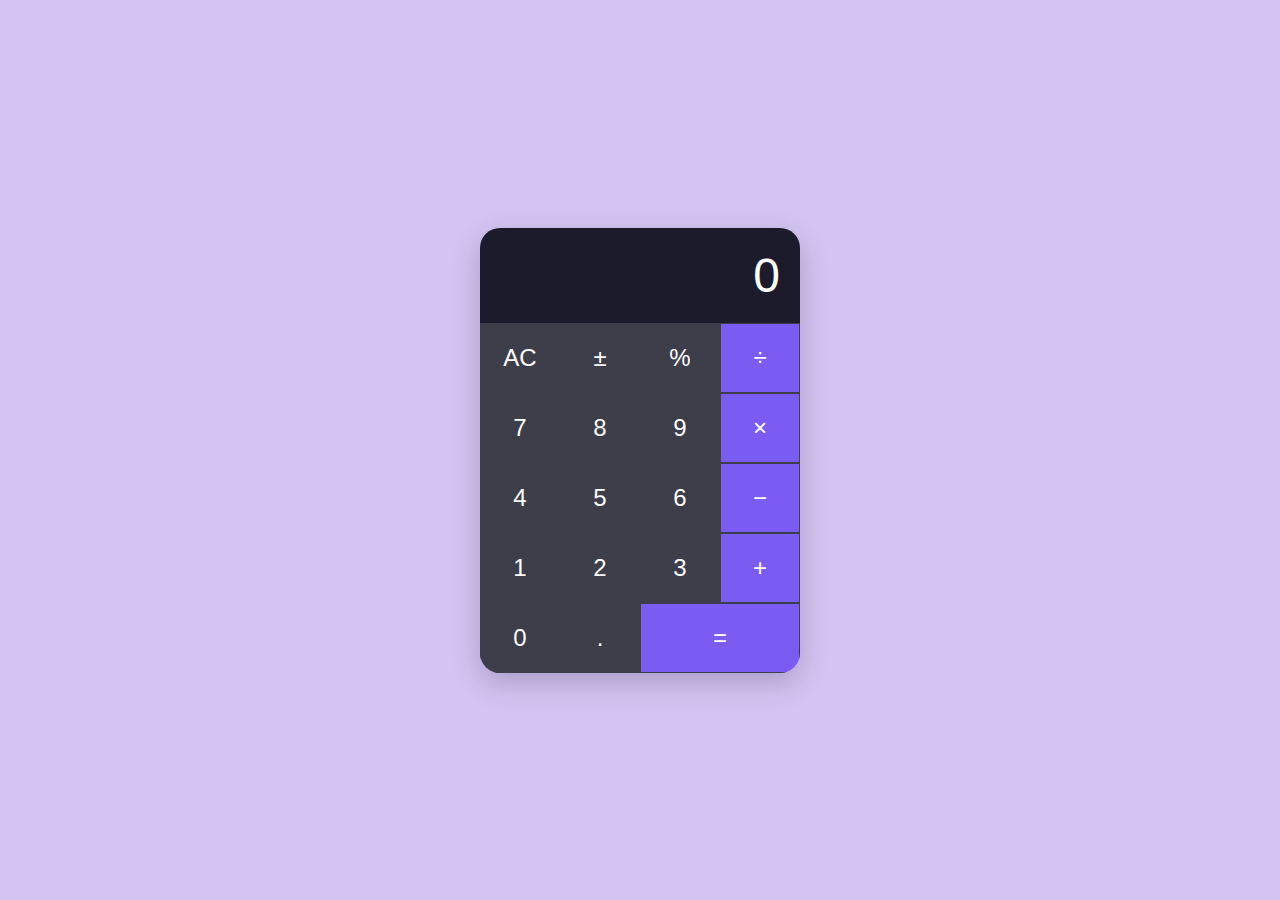
==== Modul2/Tugas/Tugas 1/index.html @ a7b3be51 "Modul 2" ====
<!DOCTYPE html>
<html lang="en">
<head>
    <meta charset="UTF-8">
    <meta name="viewport" content="width=device-width, initial-scale=1.0">
    <title>Calculator</title>
    <link rel="stylesheet" href="styles.css">
</head>
<body>
    <div class="calculator">
        <div class="display" id="display">0</div>
        <div class="buttons">
            <div class="button" id="clear">AC</div>
            <div class="button">±</div>
            <div class="button">%</div>
            <div class="button operator">÷</div>
            <div class="button">7</div>
            <div class="button">8</div>
            <div class="button">9</div>
            <div class="button operator">×</div>
            <div class="button">4</div>
            <div class="button">5</div>
            <div class="button">6</div>
            <div class="button operator">−</div>
            <div class="button">1</div>
            <div class="button">2</div>
            <div class="button">3</div>
            <div class="button operator">+</div>
            <div class="button">0</div>
            <div class="button">.</div>
            <div class="button operator" style="grid-column: span 2;" id="equals">=</div>
        </div>
    </div>

    <script src="script.js"></script>
</body>
</html>
---- Modul2/Tugas/Tugas 1/styles.css ----
body {
    display: flex;
    justify-content: center;
    align-items: center;
    height: 100vh;
    background-color: #d3c4f3;
    margin: 0;
    font-family: 'Arial', sans-serif;
}

.calculator {
    width: 320px;
    border-radius: 20px;
    overflow: hidden;
    box-shadow: 0px 10px 30px rgba(0, 0, 0, 0.2);
}

.display {
    background-color: #1c1b2b;
    color: white;
    text-align: right;
    padding: 20px;
    font-size: 48px;
}

.buttons {
    display: grid;
    grid-template-columns: repeat(4, 1fr);
}

.button {
    background-color: #3e3d4a;
    border: 1px solid #3e3d4a;
    color: white;
    font-size: 24px;
    padding: 20px;
    text-align: center;
    cursor: pointer;
}

.button.operator {
    background-color: #7a5cf3;
}

.button:active {
    background-color: #5a5a5a;
}

.button.operator:active {
    background-color: #5a3cf3;
}
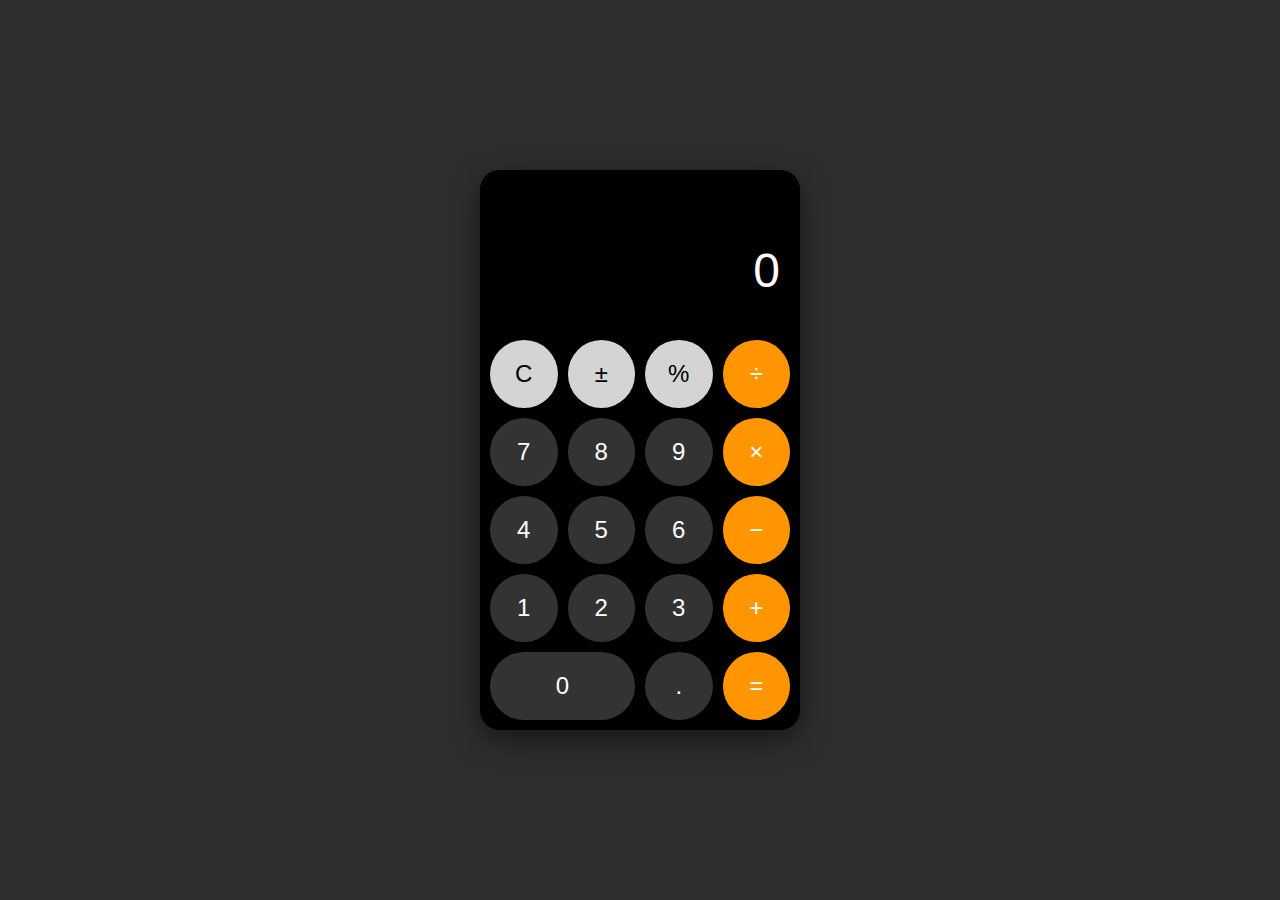
==== commit f1df9f4b: "Modul 2 Done" ====
--- a/Modul2/Tugas/Tugas 1/index.html
+++ b/Modul2/Tugas/Tugas 1/index.html
@@ -4,15 +4,16 @@
     <meta charset="UTF-8">
     <meta name="viewport" content="width=device-width, initial-scale=1.0">
     <title>Calculator</title>
-    <link rel="stylesheet" href="styles.css">
+    <link rel="stylesheet" href="styles.css"> <!-- Link ke file CSS -->
 </head>
 <body>
     <div class="calculator">
+        <div class="expression-display" id="expression-display"></div>
         <div class="display" id="display">0</div>
         <div class="buttons">
-            <div class="button" id="clear">AC</div>
-            <div class="button">±</div>
-            <div class="button">%</div>
+            <div class="button" id="clear">C</div>
+            <div class="button" id="toggle-sign">±</div>
+            <div class="button" id="percent">%</div>
             <div class="button operator">÷</div>
             <div class="button">7</div>
             <div class="button">8</div>
@@ -26,12 +27,11 @@
             <div class="button">2</div>
             <div class="button">3</div>
             <div class="button operator">+</div>
-            <div class="button">0</div>
+            <div class="button" id="zero">0</div>
             <div class="button">.</div>
-            <div class="button operator" style="grid-column: span 2;" id="equals">=</div>
+            <div class="button operator">=</div>
         </div>
     </div>
-
-    <script src="script.js"></script>
+    <script src="script.js"></script> <!-- Link ke file JavaScript -->
 </body>
 </html>
--- a/Modul2/Tugas/Tugas 1/styles.css
+++ b/Modul2/Tugas/Tugas 1/styles.css
@@ -3,7 +3,7 @@
     justify-content: center;
     align-items: center;
     height: 100vh;
-    background-color: #d3c4f3;
+    background-color: #2e2e2e;
     margin: 0;
     font-family: 'Arial', sans-serif;
 }
@@ -12,40 +12,77 @@
     width: 320px;
     border-radius: 20px;
     overflow: hidden;
-    box-shadow: 0px 10px 30px rgba(0, 0, 0, 0.2);
+    background-color: #000000;
+    box-shadow: 0px 10px 30px rgba(0, 0, 0, 0.5);
+    position: relative;
+}
+
+.expression-display {
+    background-color: #000000;
+    color: rgb(128, 128, 128);
+    text-align: right;
+    padding: 20px 20px 0px;
+    font-size: 18px;
+    height: 30px;
+    overflow: hidden;
+    white-space: nowrap;
+    text-overflow: ellipsis;
 }
 
 .display {
-    background-color: #1c1b2b;
+    background-color: #000000;
     color: white;
     text-align: right;
-    padding: 20px;
+    padding: 0px 20px 10px;
     font-size: 48px;
+    height: 100px;
+    display: flex;
+    justify-content: flex-end;
+    align-items: center;
+    transition: transform 0.2s ease;
 }
 
 .buttons {
     display: grid;
     grid-template-columns: repeat(4, 1fr);
+    grid-gap: 10px;
+    padding: 10px;
 }
 
 .button {
-    background-color: #3e3d4a;
-    border: 1px solid #3e3d4a;
-    color: white;
+    border: none;
     font-size: 24px;
     padding: 20px;
     text-align: center;
     cursor: pointer;
+    border-radius: 50%;
+    color: white;
+    transition: background-color 0.3s ease, transform 0.1s ease;
+}
+
+.button:hover {
+    background-color: #555;
+}
+
+.button:active {
+    transform: scale(0.95);
+    background-color: #444;
+}
+
+.button#clear, .button#percent, .button#toggle-sign {
+    background-color: #d4d4d2;
+    color: black;
 }
 
 .button.operator {
-    background-color: #7a5cf3;
+    background-color: #ff9500;
 }
 
-.button:active {
-    background-color: #5a5a5a;
+.button:not(.operator):not(#clear):not(:nth-child(2)):not(:nth-child(3)) {
+    background-color: #333333;
 }
 
-.button.operator:active {
-    background-color: #5a3cf3;
+.button#zero {
+    grid-column: span 2;
+    border-radius: 50px;
 }
